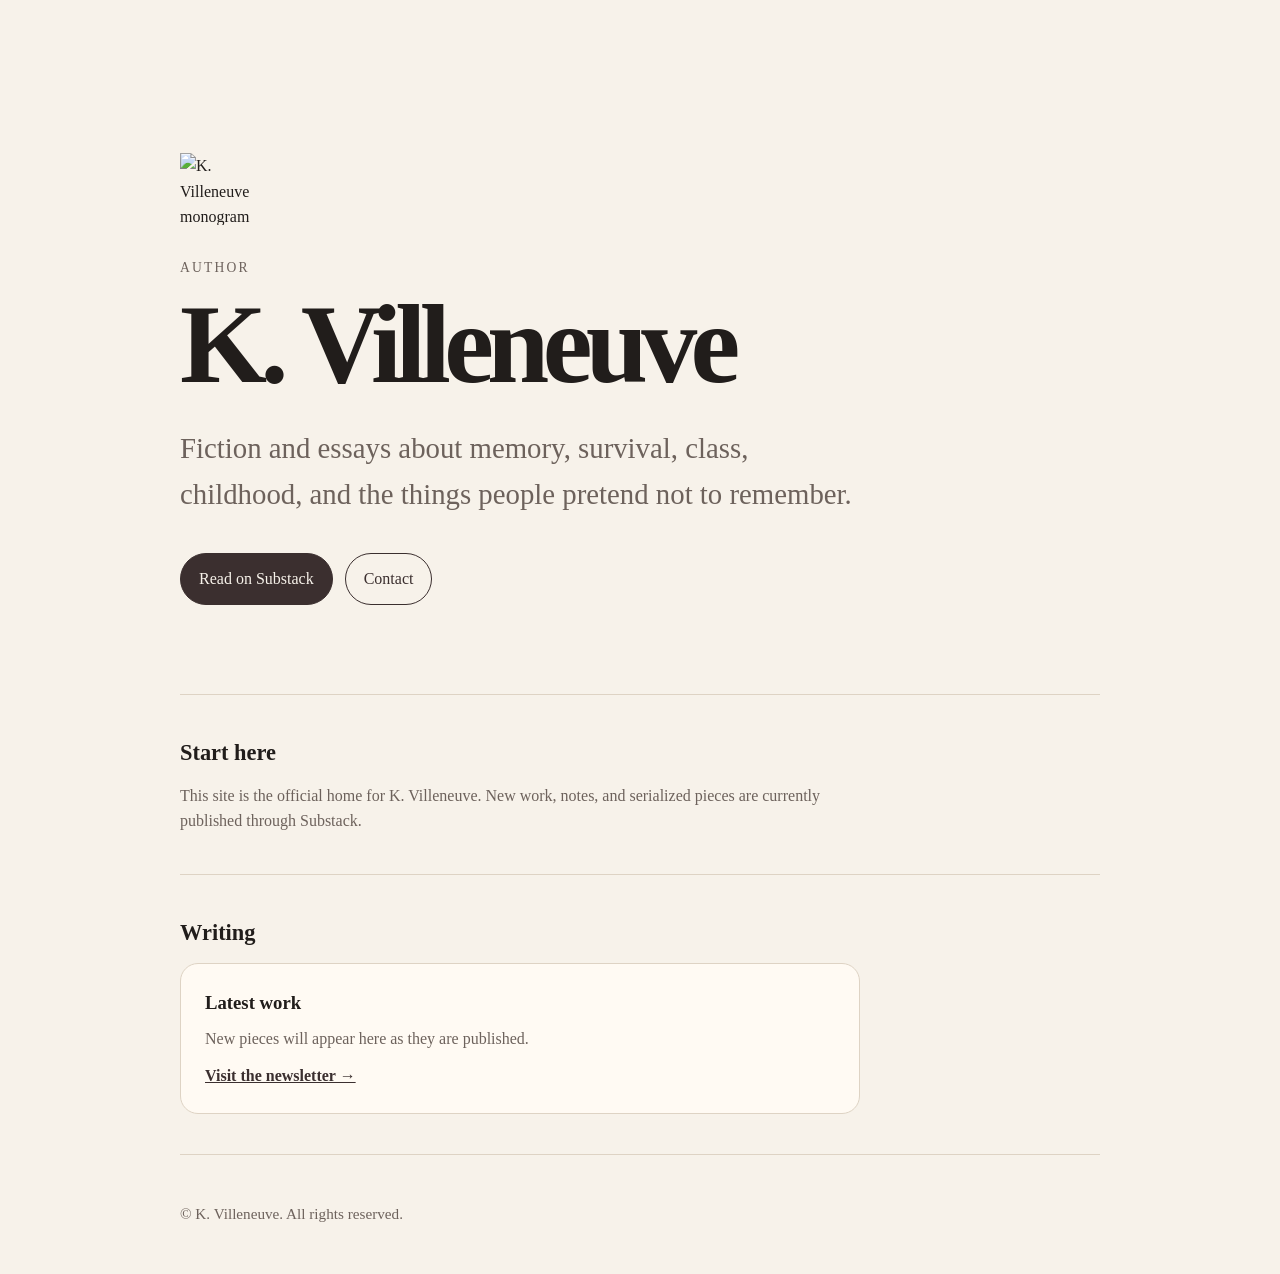
==== index.html @ fdaf13c9 "wtf" ====
<!DOCTYPE html>
<html lang="en">
<head>
  <meta charset="UTF-8" />
  <meta name="viewport" content="width=device-width, initial-scale=1.0" />

  <title>K. Villeneuve</title>
  <meta name="description" content="Official author site of K. Villeneuve." />

  <link rel="icon" href="assets/kv-logo.jpeg" />
  
  <link rel="stylesheet" href="styles.css" />
</head>

<body>
  <main class="site-shell">
    <header class="hero">
      <img
        src="assets/logo.png"
        alt="K. Villeneuve monogram"
        class="logo"
      />

      <p class="eyebrow">Author</p>

      <h1>K. Villeneuve</h1>

      <p class="tagline">
        Fiction and essays about memory, survival, class, childhood, and the things people pretend not to remember.
      </p>

      <div class="actions">
        <a href="https://YOUR-SUBSTACK-URL-HERE" class="button primary">
          Read on Substack
        </a>

        <a href="mailto:YOUR-AUTHOR-EMAIL-HERE" class="button secondary">
          Contact
        </a>
      </div>
    </header>

    <section class="section">
      <h2>Start here</h2>

      <p>
        This site is the official home for K. Villeneuve. New work, notes, and serialized pieces are currently published through Substack.
      </p>
    </section>

    <section class="section">
      <h2>Writing</h2>

      <article class="writing-card">
        <h3>Latest work</h3>
        <p>
          New pieces will appear here as they are published.
        </p>
        <a href="https://YOUR-SUBSTACK-URL-HERE">Visit the newsletter →</a>
      </article>
    </section>

    <footer class="footer">
      <p>&copy; <span id="year"></span> K. Villeneuve. All rights reserved.</p>
    </footer>
  </main>

  <script src="script.js"></script>
</body>
</html>
---- styles.css ----
:root {
  --bg: #f7f2ea;
  --text: #211d1b;
  --muted: #6d625c;
  --accent: #3b2f2f;
  --card: #fffaf3;
  --border: #ded3c4;
}

* {
  box-sizing: border-box;
}

body {
  margin: 0;
  min-height: 100vh;
  font-family: Georgia, "Times New Roman", serif;
  background: var(--bg);
  color: var(--text);
  line-height: 1.6;
}

.site-shell {
  width: min(920px, calc(100% - 32px));
  margin: 0 auto;
  padding: 64px 0 32px;
}

.hero {
  min-height: 70vh;
  display: flex;
  flex-direction: column;
  justify-content: center;
  align-items: flex-start;
}

.logo {
  width: 72px;
  height: 72px;
  object-fit: contain;
  margin-bottom: 32px;
}

.eyebrow {
  margin: 0 0 12px;
  font-size: 0.85rem;
  letter-spacing: 0.16em;
  text-transform: uppercase;
  color: var(--muted);
}

h1 {
  margin: 0;
  font-size: clamp(3rem, 9vw, 7rem);
  line-height: 0.95;
  letter-spacing: -0.06em;
}

.tagline {
  max-width: 680px;
  margin: 28px 0 0;
  font-size: clamp(1.2rem, 2.4vw, 1.8rem);
  color: var(--muted);
}

.actions {
  display: flex;
  flex-wrap: wrap;
  gap: 12px;
  margin-top: 36px;
}

.button {
  display: inline-block;
  padding: 12px 18px;
  border: 1px solid var(--accent);
  border-radius: 999px;
  text-decoration: none;
  font-size: 1rem;
}

.button.primary {
  background: var(--accent);
  color: var(--bg);
}

.button.secondary {
  color: var(--accent);
}

.section {
  padding: 40px 0;
  border-top: 1px solid var(--border);
}

.section h2 {
  margin: 0 0 12px;
  font-size: 1.4rem;
}

.section p {
  max-width: 680px;
  margin: 0;
  color: var(--muted);
}

.writing-card {
  max-width: 680px;
  padding: 24px;
  background: var(--card);
  border: 1px solid var(--border);
  border-radius: 18px;
}

.writing-card h3 {
  margin: 0 0 8px;
}

.writing-card p {
  margin-bottom: 12px;
}

.writing-card a {
  color: var(--accent);
  font-weight: bold;
}

.footer {
  padding-top: 32px;
  border-top: 1px solid var(--border);
  color: var(--muted);
  font-size: 0.95rem;
}

@media (max-width: 600px) {
  .site-shell {
    padding-top: 36px;
  }

  .hero {
    min-height: 68vh;
  }

  .logo {
    width: 60px;
    height: 60px;
  }
}
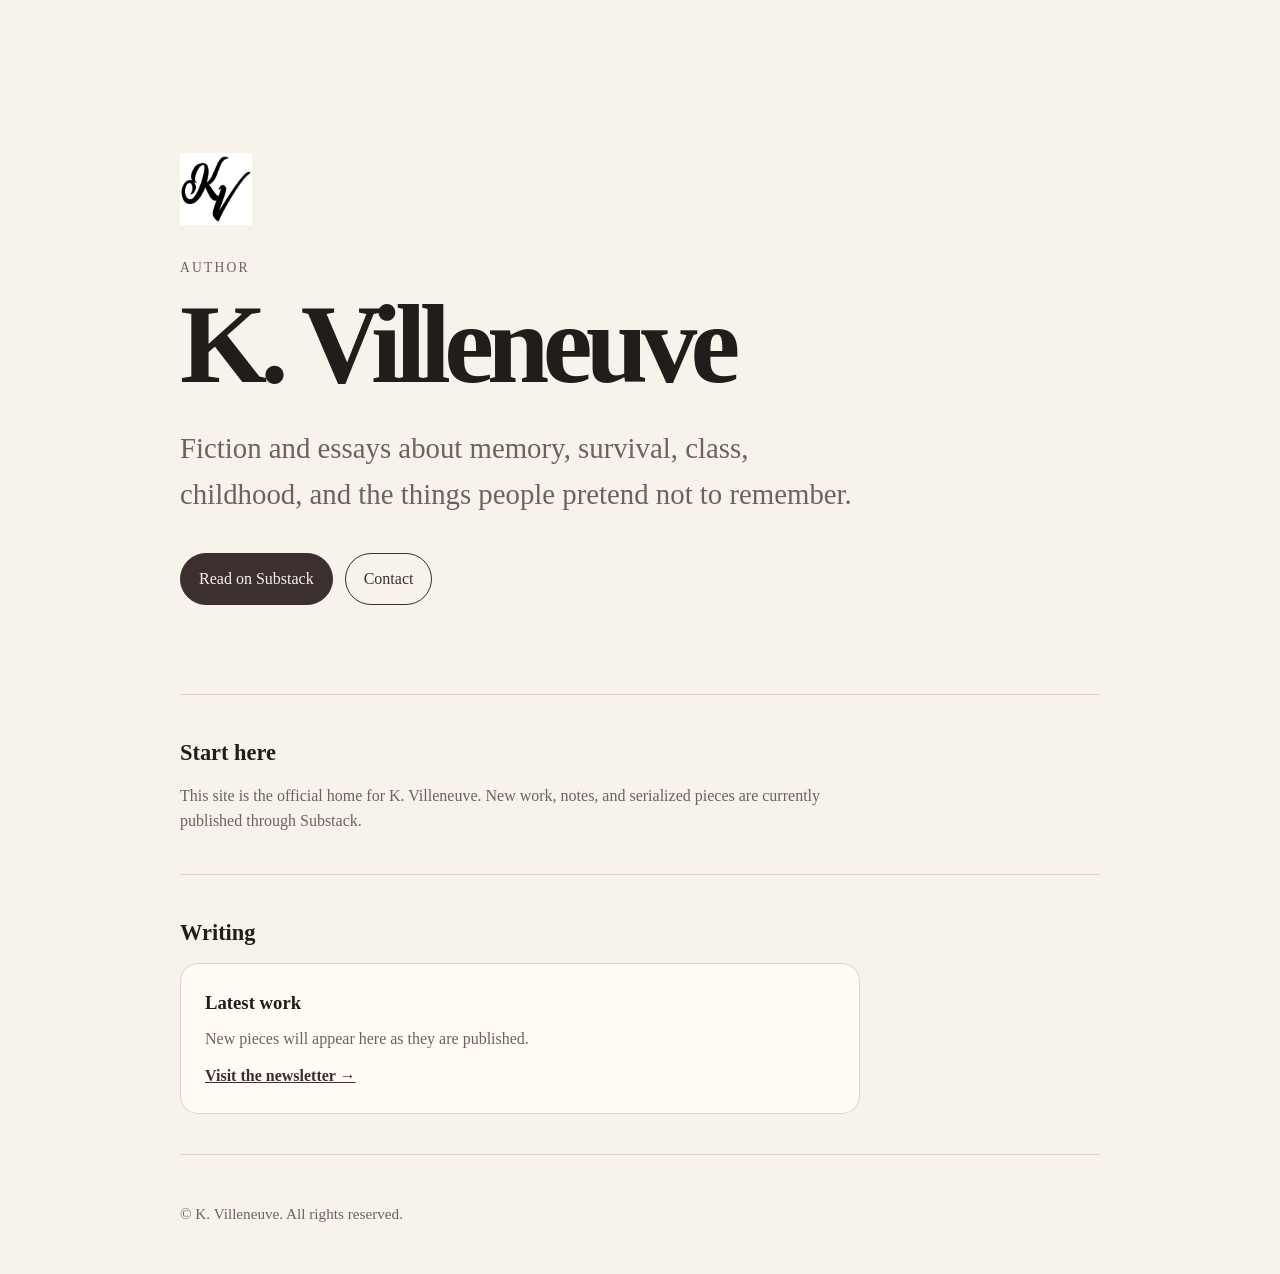
==== commit 39f7d251: "fix logo, frfr" ====
--- a/index.html
+++ b/index.html
@@ -16,7 +16,7 @@
   <main class="site-shell">
     <header class="hero">
       <img
-        src="assets/logo.png"
+        src="assets/kv-logo.jpeg"
         alt="K. Villeneuve monogram"
         class="logo"
       />
@@ -30,11 +30,11 @@
       </p>
 
       <div class="actions">
-        <a href="https://YOUR-SUBSTACK-URL-HERE" class="button primary">
+        <a href="https://substack.com/@kvilleneuve" class="button primary">
           Read on Substack
         </a>
 
-        <a href="mailto:YOUR-AUTHOR-EMAIL-HERE" class="button secondary">
+        <a href="mailto:kvilleneuveofficial@gmail.com" class="button secondary">
           Contact
         </a>
       </div>
@@ -56,7 +56,7 @@
         <p>
           New pieces will appear here as they are published.
         </p>
-        <a href="https://YOUR-SUBSTACK-URL-HERE">Visit the newsletter →</a>
+        <a href="https://substack.com/@kvilleneuve">Visit the newsletter →</a>
       </article>
     </section>
 
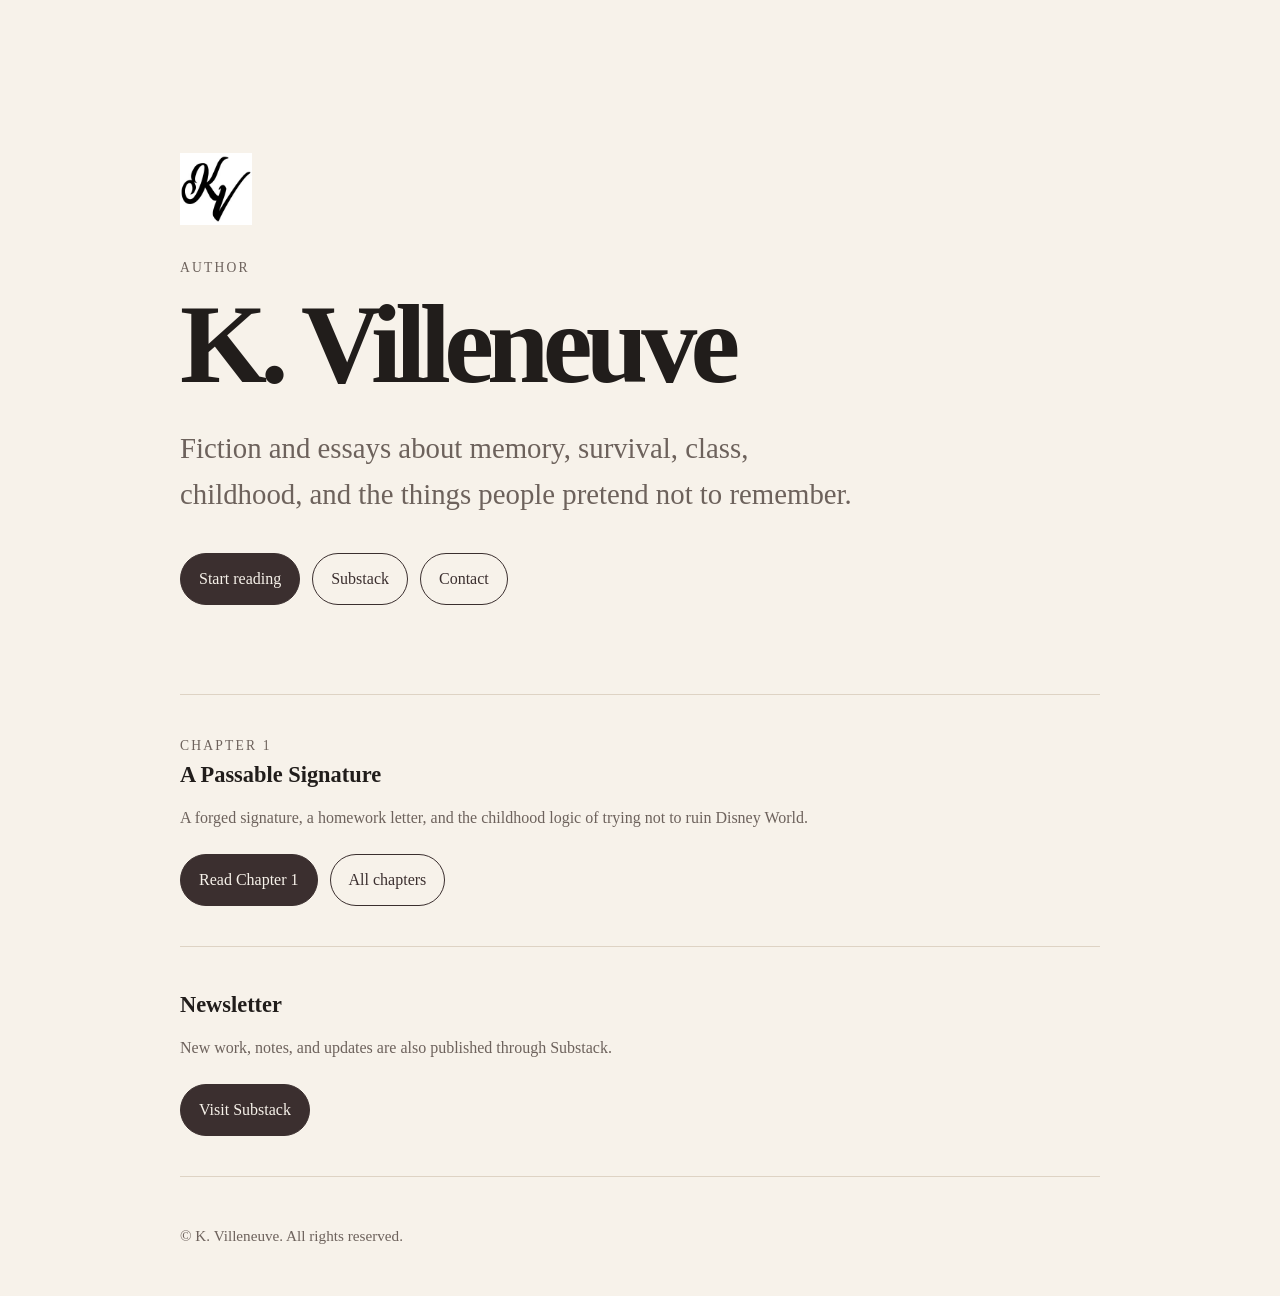
==== commit 9a506ca4: "update chapter, post draft" ====
--- a/index.html
+++ b/index.html
@@ -8,62 +8,79 @@
   <meta name="description" content="Official author site of K. Villeneuve." />
 
   <link rel="icon" href="assets/kv-logo.jpeg" />
-  
   <link rel="stylesheet" href="styles.css" />
 </head>
 
 <body>
-  <main class="site-shell">
-    <header class="hero">
-      <img
-        src="assets/kv-logo.jpeg"
-        alt="K. Villeneuve monogram"
-        class="logo"
-      />
+ <main class="site-shell">
+  <header class="hero">
+    <img
+      src="assets/kv-logo.jpeg"
+      alt="K. Villeneuve monogram"
+      class="logo"
+    />
 
-      <p class="eyebrow">Author</p>
+    <p class="eyebrow">Author</p>
 
-      <h1>K. Villeneuve</h1>
+    <h1>K. Villeneuve</h1>
 
-      <p class="tagline">
-        Fiction and essays about memory, survival, class, childhood, and the things people pretend not to remember.
-      </p>
+    <p class="tagline">
+      Fiction and essays about memory, survival, class, childhood, and the things people pretend not to remember.
+    </p>
 
-      <div class="actions">
-        <a href="https://substack.com/@kvilleneuve" class="button primary">
-          Read on Substack
-        </a>
+    <div class="actions">
+      <a href="chapters/chapter-01.html" class="button primary">
+        Start reading
+      </a>
 
-        <a href="mailto:kvilleneuveofficial@gmail.com" class="button secondary">
-          Contact
-        </a>
-      </div>
-    </header>
+      <a href="https://substack.com/@kvilleneuve" class="button secondary">
+        Substack
+      </a>
 
-    <section class="section">
-      <h2>Start here</h2>
+      <a href="mailto:kvilleneuveofficial@gmail.com" class="button secondary">
+        Contact
+      </a>
+    </div>
+  </header>
 
-      <p>
-        This site is the official home for K. Villeneuve. New work, notes, and serialized pieces are currently published through Substack.
-      </p>
-    </section>
+  <section class="section featured">
+    <p class="eyebrow">Chapter 1</p>
 
-    <section class="section">
-      <h2>Writing</h2>
+    <h2>A Passable Signature</h2>
 
-      <article class="writing-card">
-        <h3>Latest work</h3>
-        <p>
-          New pieces will appear here as they are published.
-        </p>
-        <a href="https://substack.com/@kvilleneuve">Visit the newsletter →</a>
-      </article>
-    </section>
+    <p>
+      A forged signature, a homework letter, and the childhood logic of trying not to ruin Disney World.
+    </p>
 
-    <footer class="footer">
-      <p>&copy; <span id="year"></span> K. Villeneuve. All rights reserved.</p>
-    </footer>
-  </main>
+    <div class="actions section-actions">
+      <a href="chapters/chapter-01.html" class="button primary">
+        Read Chapter 1
+      </a>
+
+      <a href="chapters/" class="button secondary">
+        All chapters
+      </a>
+    </div>
+  </section>
+
+  <section class="section">
+    <h2>Newsletter</h2>
+
+    <p>
+      New work, notes, and updates are also published through Substack.
+    </p>
+
+    <div class="actions section-actions">
+      <a href="https://substack.com/@kvilleneuve" class="button primary">
+        Visit Substack
+      </a>
+    </div>
+  </section>
+
+  <footer class="footer">
+    <p>&copy; <span id="year"></span> K. Villeneuve. All rights reserved.</p>
+  </footer>
+</main>
 
   <script src="script.js"></script>
 </body>
--- a/styles.css
+++ b/styles.css
@@ -93,6 +93,10 @@
   border-top: 1px solid var(--border);
 }
 
+.section-actions {
+  margin-top: 24px;
+}
+
 .section h2 {
   margin: 0 0 12px;
   font-size: 1.4rem;
@@ -145,4 +149,21 @@
     width: 60px;
     height: 60px;
   }
+  
+.featured {
+  max-width: 760px;
+}
+
+.featured h2 {
+  margin: 0 0 16px;
+  font-size: clamp(2.2rem, 5vw, 4rem);
+  line-height: 1;
+  letter-spacing: -0.04em;
+}
+
+.featured p {
+  font-size: 1.25rem;
+  line-height: 1.6;
+}
+
 }
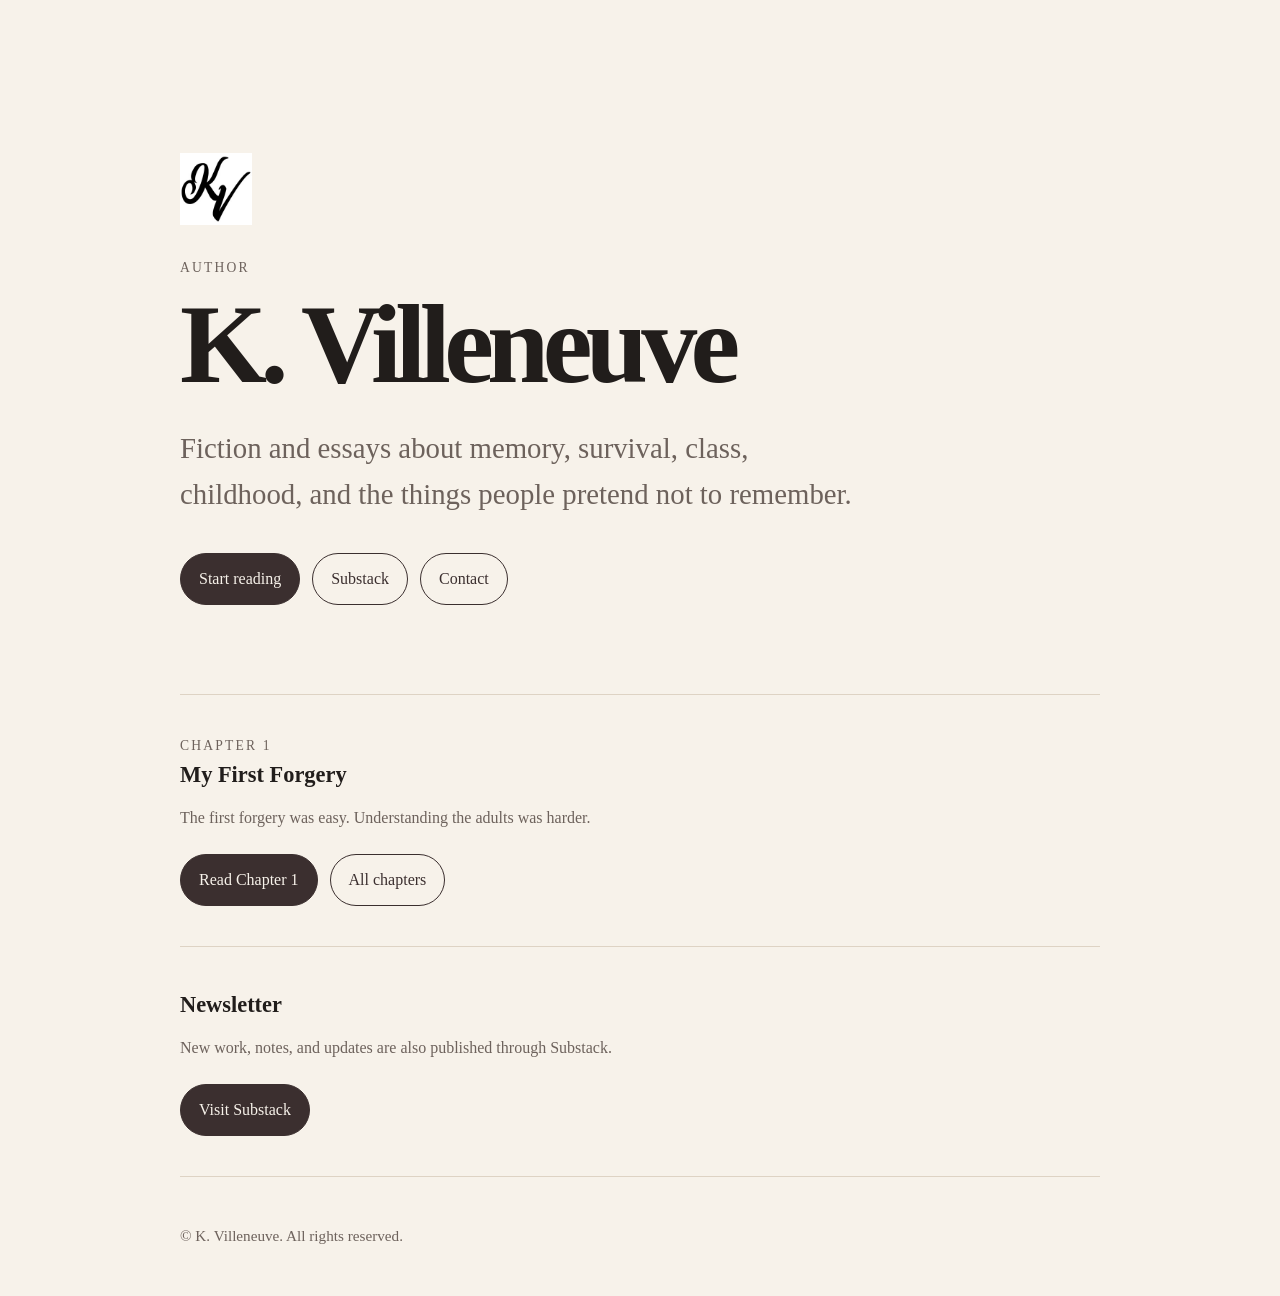
==== commit a5f57735: "update chapter title and tagline" ====
--- a/index.html
+++ b/index.html
@@ -46,10 +46,10 @@
   <section class="section featured">
     <p class="eyebrow">Chapter 1</p>
 
-    <h2>A Passable Signature</h2>
+    <h2>My First Forgery</h2>
 
     <p>
-      A forged signature, a homework letter, and the childhood logic of trying not to ruin Disney World.
+      The first forgery was easy. Understanding the adults was harder.
     </p>
 
     <div class="actions section-actions">
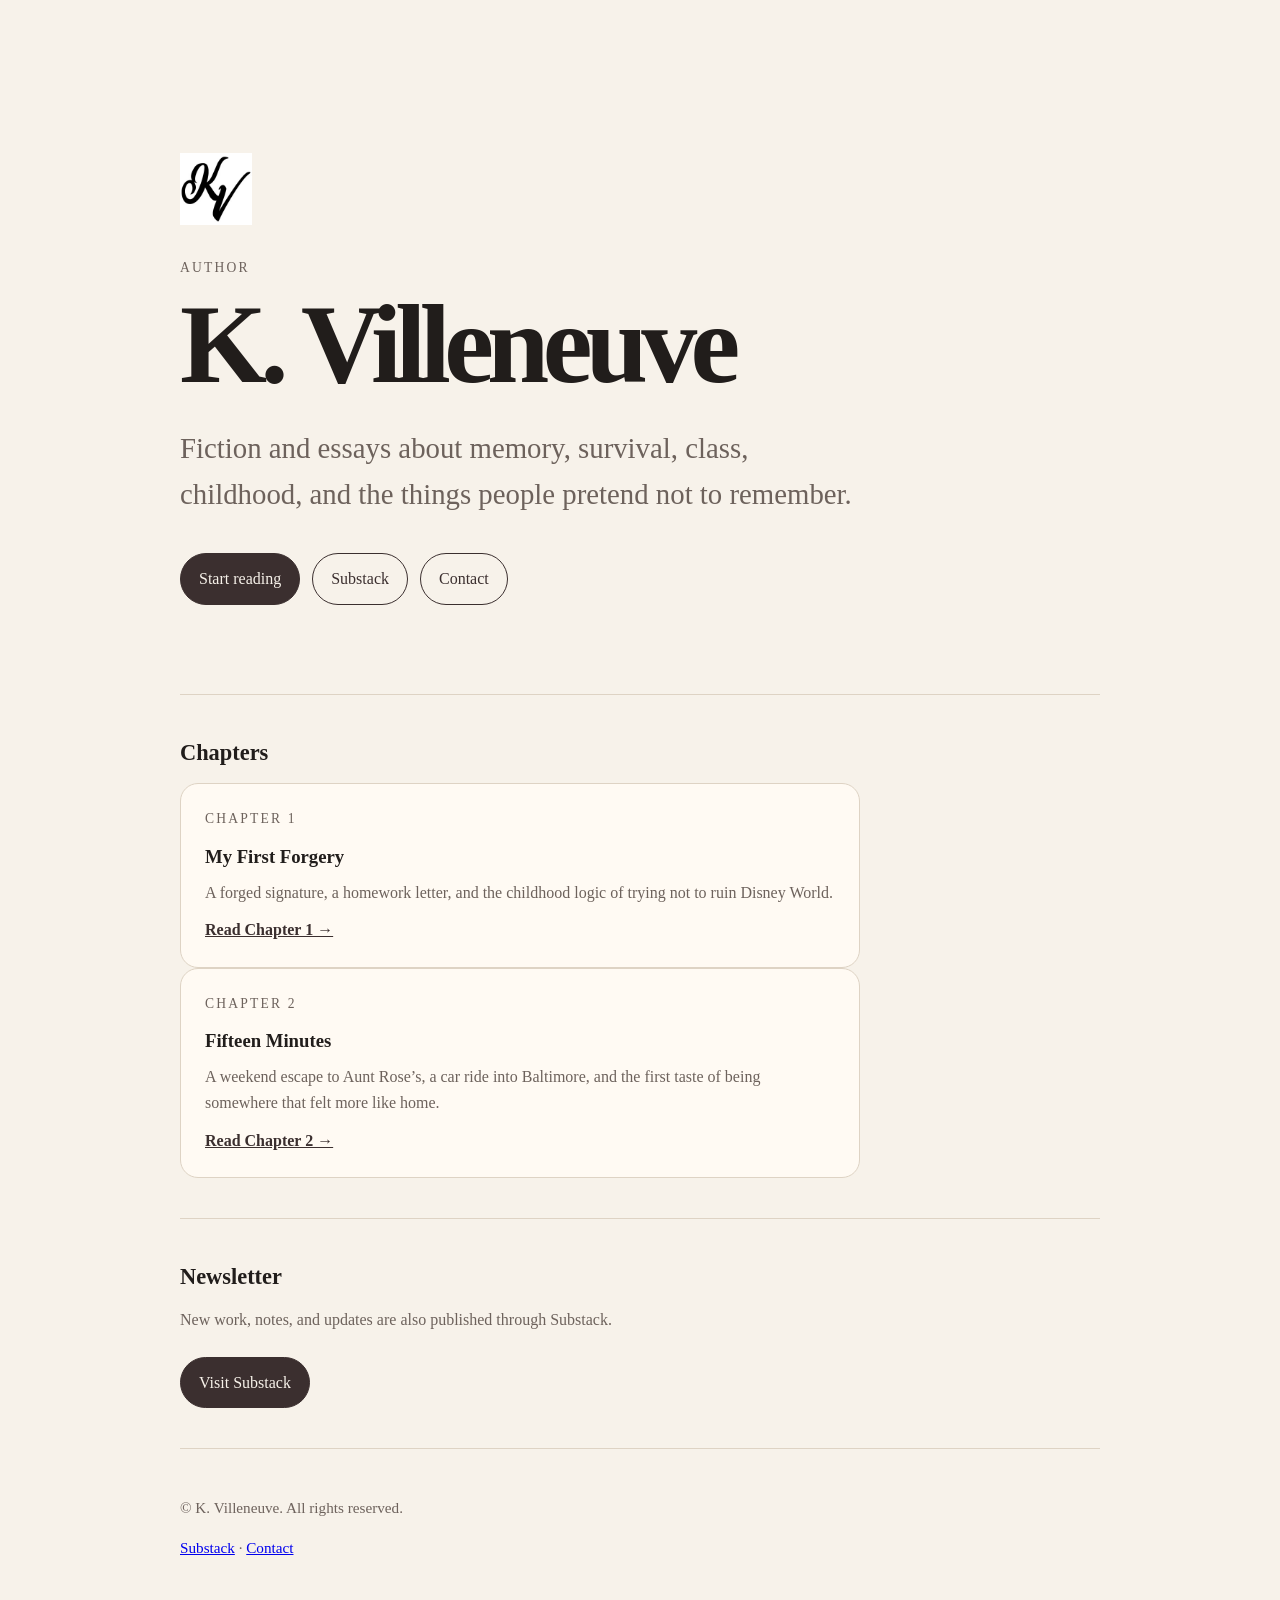
==== commit 031aaaeb: "chapter 2 add, ph for ch3" ====
--- a/index.html
+++ b/index.html
@@ -12,75 +12,90 @@
 </head>
 
 <body>
- <main class="site-shell">
-  <header class="hero">
-    <img
-      src="assets/kv-logo.jpeg"
-      alt="K. Villeneuve monogram"
-      class="logo"
-    />
+  <main class="site-shell">
+    <header class="hero">
+      <img
+        src="assets/kv-logo.jpeg"
+        alt="K. Villeneuve monogram"
+        class="logo"
+      />
 
-    <p class="eyebrow">Author</p>
+      <p class="eyebrow">Author</p>
 
-    <h1>K. Villeneuve</h1>
+      <h1>K. Villeneuve</h1>
 
-    <p class="tagline">
-      Fiction and essays about memory, survival, class, childhood, and the things people pretend not to remember.
-    </p>
+      <p class="tagline">
+        Fiction and essays about memory, survival, class, childhood, and the things people pretend not to remember.
+      </p>
 
-    <div class="actions">
-      <a href="chapters/chapter-01.html" class="button primary">
-        Start reading
-      </a>
+      <div class="actions">
+        <a href="chapters/chapter-01.html" class="button primary">
+          Start reading
+        </a>
 
-      <a href="https://substack.com/@kvilleneuve" class="button secondary">
-        Substack
-      </a>
+        <a href="https://substack.com/@kvilleneuve" class="button secondary">
+          Substack
+        </a>
 
-      <a href="mailto:kvilleneuveofficial@gmail.com" class="button secondary">
-        Contact
-      </a>
-    </div>
-  </header>
+        <a href="mailto:kvilleneuveofficial@gmail.com" class="button secondary">
+          Contact
+        </a>
+      </div>
+    </header>
+    <section class="section">
+      <h2>Chapters</h2>
 
-  <section class="section featured">
-    <p class="eyebrow">Chapter 1</p>
+      <article class="writing-card chapter-card">
+        <p class="eyebrow">Chapter 1</p>
 
-    <h2>My First Forgery</h2>
+        <h3>My First Forgery</h3>
 
-    <p>
-      The first forgery was easy. Understanding the adults was harder.
-    </p>
+        <p>
+          A forged signature, a homework letter, and the childhood logic of trying not to ruin Disney World.
+        </p>
 
-    <div class="actions section-actions">
-      <a href="chapters/chapter-01.html" class="button primary">
-        Read Chapter 1
-      </a>
+        <a href="chapters/chapter-01.html">Read Chapter 1 →</a>
+      </article>
 
-      <a href="chapters/" class="button secondary">
-        All chapters
-      </a>
-    </div>
-  </section>
+      <article class="writing-card chapter-card">
+        <p class="eyebrow">Chapter 2</p>
 
-  <section class="section">
-    <h2>Newsletter</h2>
+        <h3>Fifteen Minutes</h3>
 
-    <p>
-      New work, notes, and updates are also published through Substack.
-    </p>
+        <p>
+          A weekend escape to Aunt Rose’s, a car ride into Baltimore, and the first taste of being somewhere that felt more like home.
+        </p>
 
-    <div class="actions section-actions">
-      <a href="https://substack.com/@kvilleneuve" class="button primary">
-        Visit Substack
-      </a>
-    </div>
-  </section>
+        <a href="chapters/chapter-02.html">Read Chapter 2 →</a>
+      </article>
+    </section>
 
-  <footer class="footer">
-    <p>&copy; <span id="year"></span> K. Villeneuve. All rights reserved.</p>
-  </footer>
-</main>
+    <section class="section">
+      <h2>Newsletter</h2>
+
+      <p>
+        New work, notes, and updates are also published through Substack.
+      </p>
+
+      <div class="actions section-actions">
+        <a href="https://substack.com/@kvilleneuve" class="button primary">
+          Visit Substack
+        </a>
+      </div>
+    </section>
+
+    <footer class="footer site-footer">
+      <p>
+        &copy; <span id="year"></span> K. Villeneuve. All rights reserved.
+      </p>
+
+      <p>
+        <a href="https://substack.com/@kvilleneuve">Substack</a>
+        <span aria-hidden="true"> · </span>
+        <a href="mailto:kvilleneuveofficial@gmail.com">Contact</a>
+      </p>
+    </footer>
+  </main>
 
   <script src="script.js"></script>
 </body>
--- a/styles.css
+++ b/styles.css
@@ -166,4 +166,22 @@
   line-height: 1.6;
 }
 
+.chapter-card {
+  margin-bottom: 24px;
+}
+
+.site-footer p + p {
+  margin-top: 8px;
+}
+
+.site-footer a {
+  color: var(--accent);
+  font-weight: bold;
+  text-decoration: none;
+}
+
+.site-footer a:hover {
+  text-decoration: underline;
+}
+
 }
